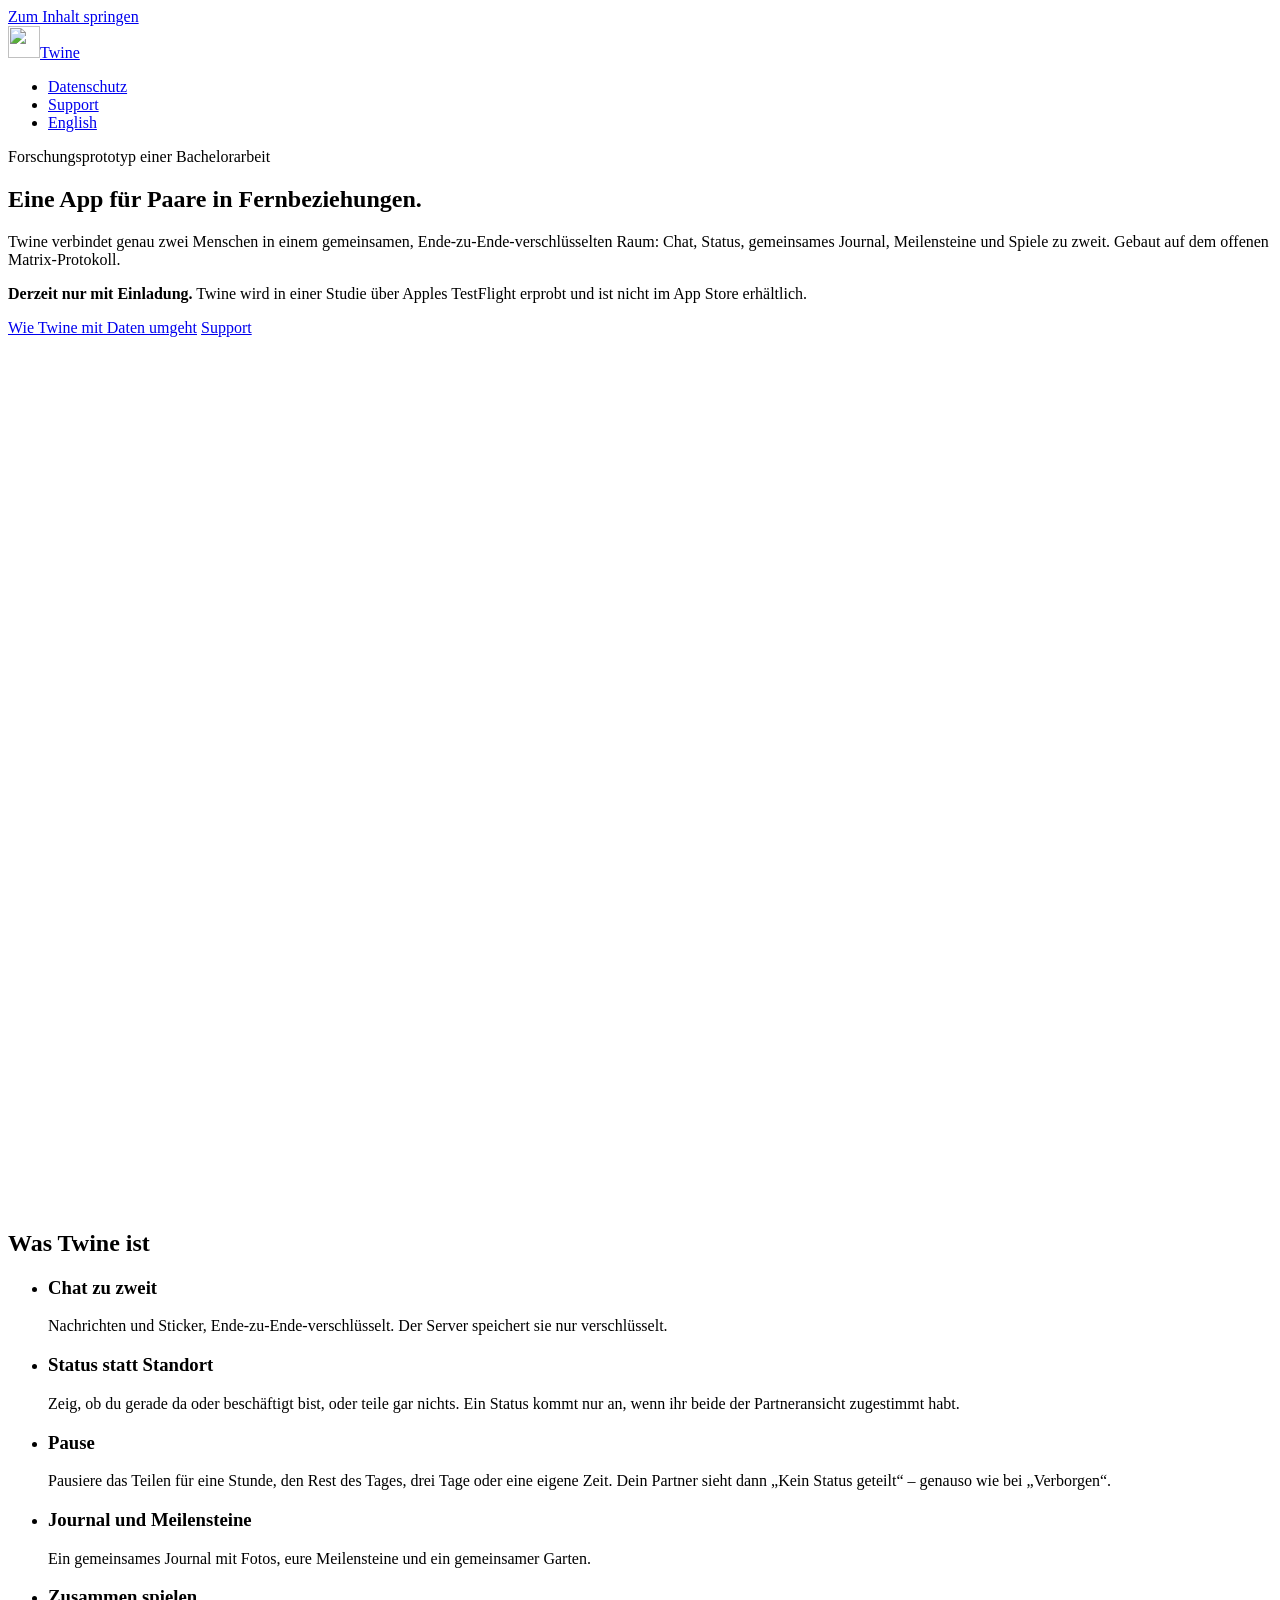
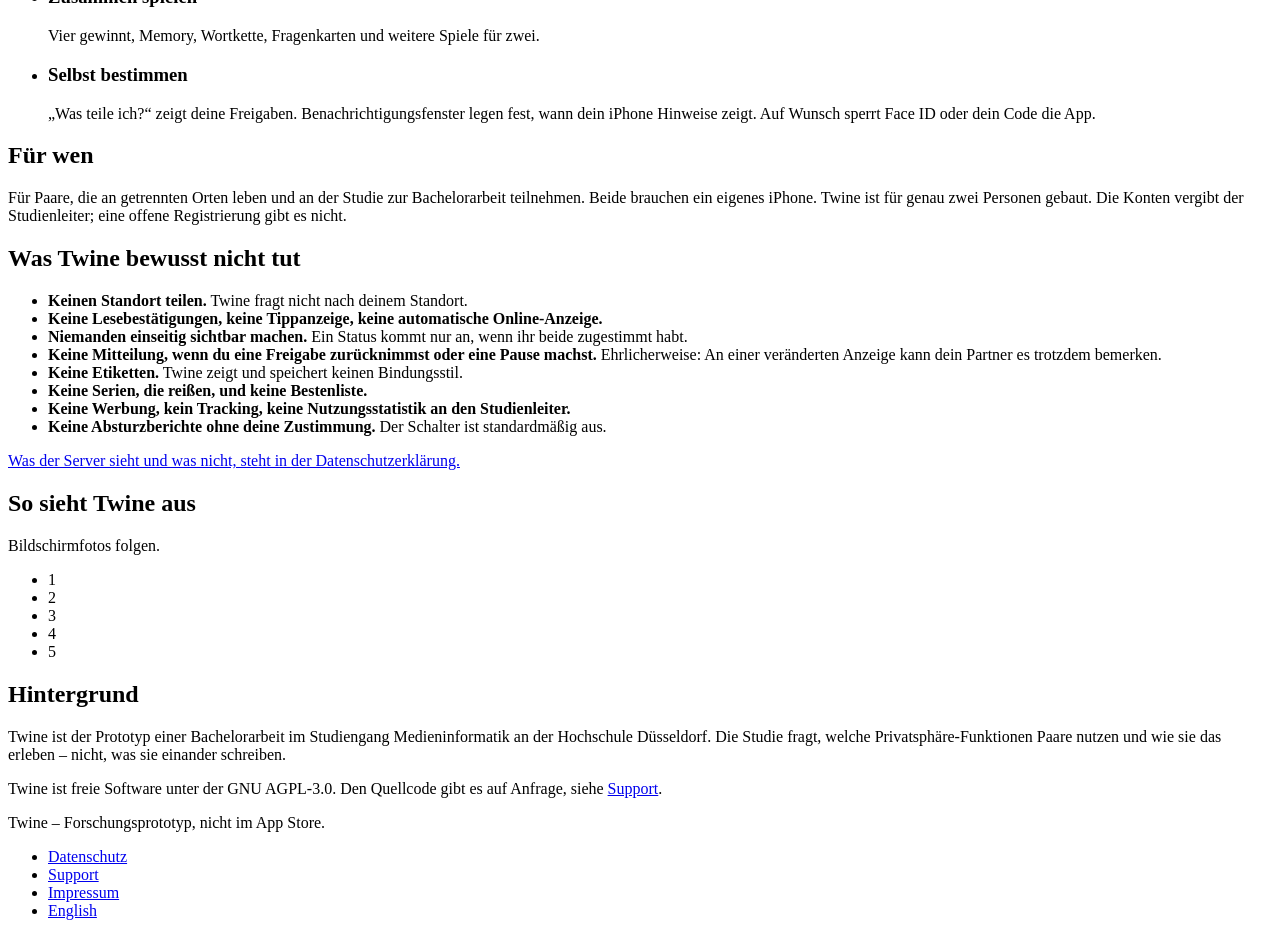
==== index.html @ 1131b086 "Startseite auf Deutsch und Englisch mit Platz für fünf Bildschirmfotos" ====
<!DOCTYPE html>
<html lang="de">
<head>
  <meta charset="utf-8">
  <meta name="viewport" content="width=device-width, initial-scale=1">
  <title>Twine – App für Paare in Fernbeziehungen (Forschungsprototyp)</title>
  <meta name="description" content="Twine ist ein Forschungsprototyp aus einer Bachelorarbeit: eine Ende-zu-Ende-verschlüsselte App für Paare in Fernbeziehungen. Zugang derzeit nur mit Einladung über TestFlight.">
  <meta name="theme-color" content="#FAF6F0" media="(prefers-color-scheme: light)">
  <meta name="theme-color" content="#14131A" media="(prefers-color-scheme: dark)">
  <link rel="canonical" href="https://twine.devsalah.com/">
  <link rel="alternate" hreflang="de" href="https://twine.devsalah.com/">
  <link rel="alternate" hreflang="en" href="https://twine.devsalah.com/en/">
  <link rel="icon" href="/favicon.svg" type="image/svg+xml">
  <link rel="stylesheet" href="/style.css">
</head>
<body>
<a class="skip" href="#inhalt">Zum Inhalt springen</a>
<header class="site-head">
  <div class="wrap bar">
    <a class="brand" href="/"><img src="/bilder/symbol-platzhalter.svg" alt="" width="32" height="32">Twine</a>
    <nav class="nav" aria-label="Hauptnavigation">
      <ul>
        <li><a href="/datenschutz/">Datenschutz</a></li>
        <li><a href="/support/">Support</a></li>
        <li><a href="/en/" lang="en" hreflang="en">English</a></li>
      </ul>
    </nav>
  </div>
</header>

<main id="inhalt">
  <section class="hero">
    <div class="wrap hero-grid">
      <div>
        <p class="kicker">Forschungsprototyp einer Bachelorarbeit</p>
        <h1>Eine App für Paare in Fernbeziehungen.</h1>
        <p class="lead">Twine verbindet genau zwei Menschen in einem gemeinsamen, Ende-zu-Ende-verschlüsselten Raum: Chat, Status, gemeinsames Journal, Meilensteine und Spiele zu zweit. Gebaut auf dem offenen Matrix-Protokoll.</p>
        <div class="status">
          <p><strong>Derzeit nur mit Einladung.</strong> Twine wird in einer Studie über Apples TestFlight erprobt und ist nicht im App Store erhältlich.</p>
        </div>
        <div class="actions">
          <a class="btn btn-primary" href="/datenschutz/">Wie Twine mit Daten umgeht</a>
          <a class="btn" href="/support/">Support</a>
        </div>
      </div>
      <svg class="threads" viewBox="0 0 320 220" aria-hidden="true" focusable="false">
        <path d="M10 150 C 70 20, 130 20, 160 110 S 250 200, 310 70" fill="none" stroke="var(--accent)" stroke-width="5" stroke-linecap="round"/>
        <path d="M10 70 C 70 200, 130 200, 160 110 S 250 20, 310 150" fill="none" stroke="var(--rose)" stroke-width="5" stroke-linecap="round"/>
      </svg>
    </div>
  </section>

  <section aria-labelledby="was">
    <div class="wrap">
      <h2 id="was">Was Twine ist</h2>
      <ul class="cards">
        <li class="card">
          <h3>Chat zu zweit</h3>
          <p>Nachrichten und Sticker, Ende-zu-Ende-verschlüsselt. Der Server speichert sie nur verschlüsselt.</p>
        </li>
        <li class="card">
          <h3>Status statt Standort</h3>
          <p>Zeig, ob du gerade da oder beschäftigt bist, oder teile gar nichts. Ein Status kommt nur an, wenn ihr beide der Partneransicht zugestimmt habt.</p>
        </li>
        <li class="card">
          <h3>Pause</h3>
          <p>Pausiere das Teilen für eine Stunde, den Rest des Tages, drei Tage oder eine eigene Zeit. Dein Partner sieht dann „Kein Status geteilt“ – genauso wie bei „Verborgen“.</p>
        </li>
        <li class="card">
          <h3>Journal und Meilensteine</h3>
          <p>Ein gemeinsames Journal mit Fotos, eure Meilensteine und ein gemeinsamer Garten.</p>
        </li>
        <li class="card">
          <h3>Zusammen spielen</h3>
          <p>Vier gewinnt, Memory, Wortkette, Fragenkarten und weitere Spiele für zwei.</p>
        </li>
        <li class="card">
          <h3>Selbst bestimmen</h3>
          <p>„Was teile ich?“ zeigt deine Freigaben. Benachrichtigungsfenster legen fest, wann dein iPhone Hinweise zeigt. Auf Wunsch sperrt Face ID oder dein Code die App.</p>
        </li>
      </ul>
    </div>
  </section>

  <section aria-labelledby="wer">
    <div class="wrap prose">
      <h2 id="wer">Für wen</h2>
      <p>Für Paare, die an getrennten Orten leben und an der Studie zur Bachelorarbeit teilnehmen. Beide brauchen ein eigenes iPhone. Twine ist für genau zwei Personen gebaut. Die Konten vergibt der Studienleiter; eine offene Registrierung gibt es nicht.</p>
    </div>
  </section>

  <section aria-labelledby="nicht">
    <div class="wrap prose">
      <h2 id="nicht">Was Twine bewusst nicht tut</h2>
      <ul class="nots">
        <li><strong>Keinen Standort teilen.</strong> Twine fragt nicht nach deinem Standort.</li>
        <li><strong>Keine Lesebestätigungen, keine Tippanzeige, keine automatische Online-Anzeige.</strong></li>
        <li><strong>Niemanden einseitig sichtbar machen.</strong> Ein Status kommt nur an, wenn ihr beide zugestimmt habt.</li>
        <li><strong>Keine Mitteilung, wenn du eine Freigabe zurücknimmst oder eine Pause machst.</strong> Ehrlicherweise: An einer veränderten Anzeige kann dein Partner es trotzdem bemerken.</li>
        <li><strong>Keine Etiketten.</strong> Twine zeigt und speichert keinen Bindungsstil.</li>
        <li><strong>Keine Serien, die reißen, und keine Bestenliste.</strong></li>
        <li><strong>Keine Werbung, kein Tracking, keine Nutzungsstatistik an den Studienleiter.</strong></li>
        <li><strong>Keine Absturzberichte ohne deine Zustimmung.</strong> Der Schalter ist standardmäßig aus.</li>
      </ul>
      <p><a href="/datenschutz/">Was der Server sieht und was nicht, steht in der Datenschutzerklärung.</a></p>
    </div>
  </section>

  <section aria-labelledby="bilder">
    <div class="wrap">
      <h2 id="bilder">So sieht Twine aus</h2>
      <p class="note">Bildschirmfotos folgen.</p>
      <!-- Platzhalter: je <li> ersetzen durch
           <img src="/bilder/de-DE/01.png" width="1206" height="2622" alt="…" loading="lazy">
           (Quelle: twine-worktrees/w6-screens/store/iphone/de-DE/) -->
      <ul class="shots" aria-hidden="true">
        <li><div class="shot">1</div></li>
        <li><div class="shot">2</div></li>
        <li><div class="shot">3</div></li>
        <li><div class="shot">4</div></li>
        <li><div class="shot">5</div></li>
      </ul>
    </div>
  </section>

  <section aria-labelledby="hintergrund">
    <div class="wrap prose">
      <h2 id="hintergrund">Hintergrund</h2>
      <p>Twine ist der Prototyp einer Bachelorarbeit im Studiengang Medieninformatik an der Hochschule Düsseldorf. Die Studie fragt, welche Privatsphäre-Funktionen Paare nutzen und wie sie das erleben – nicht, was sie einander schreiben.</p>
      <p>Twine ist freie Software unter der <span class="nobr">GNU AGPL-3.0</span>. Den Quellcode gibt es auf Anfrage, siehe <a href="/support/#quellcode">Support</a>.</p>
    </div>
  </section>
</main>

<footer class="site-foot">
  <div class="wrap">
    <p>Twine – Forschungsprototyp, nicht im App Store.</p>
    <ul>
      <li><a href="/datenschutz/">Datenschutz</a></li>
      <li><a href="/support/">Support</a></li>
      <li><a href="/impressum/">Impressum</a></li>
      <li><a href="/en/" lang="en" hreflang="en">English</a></li>
    </ul>
  </div>
</footer>
</body>
</html>
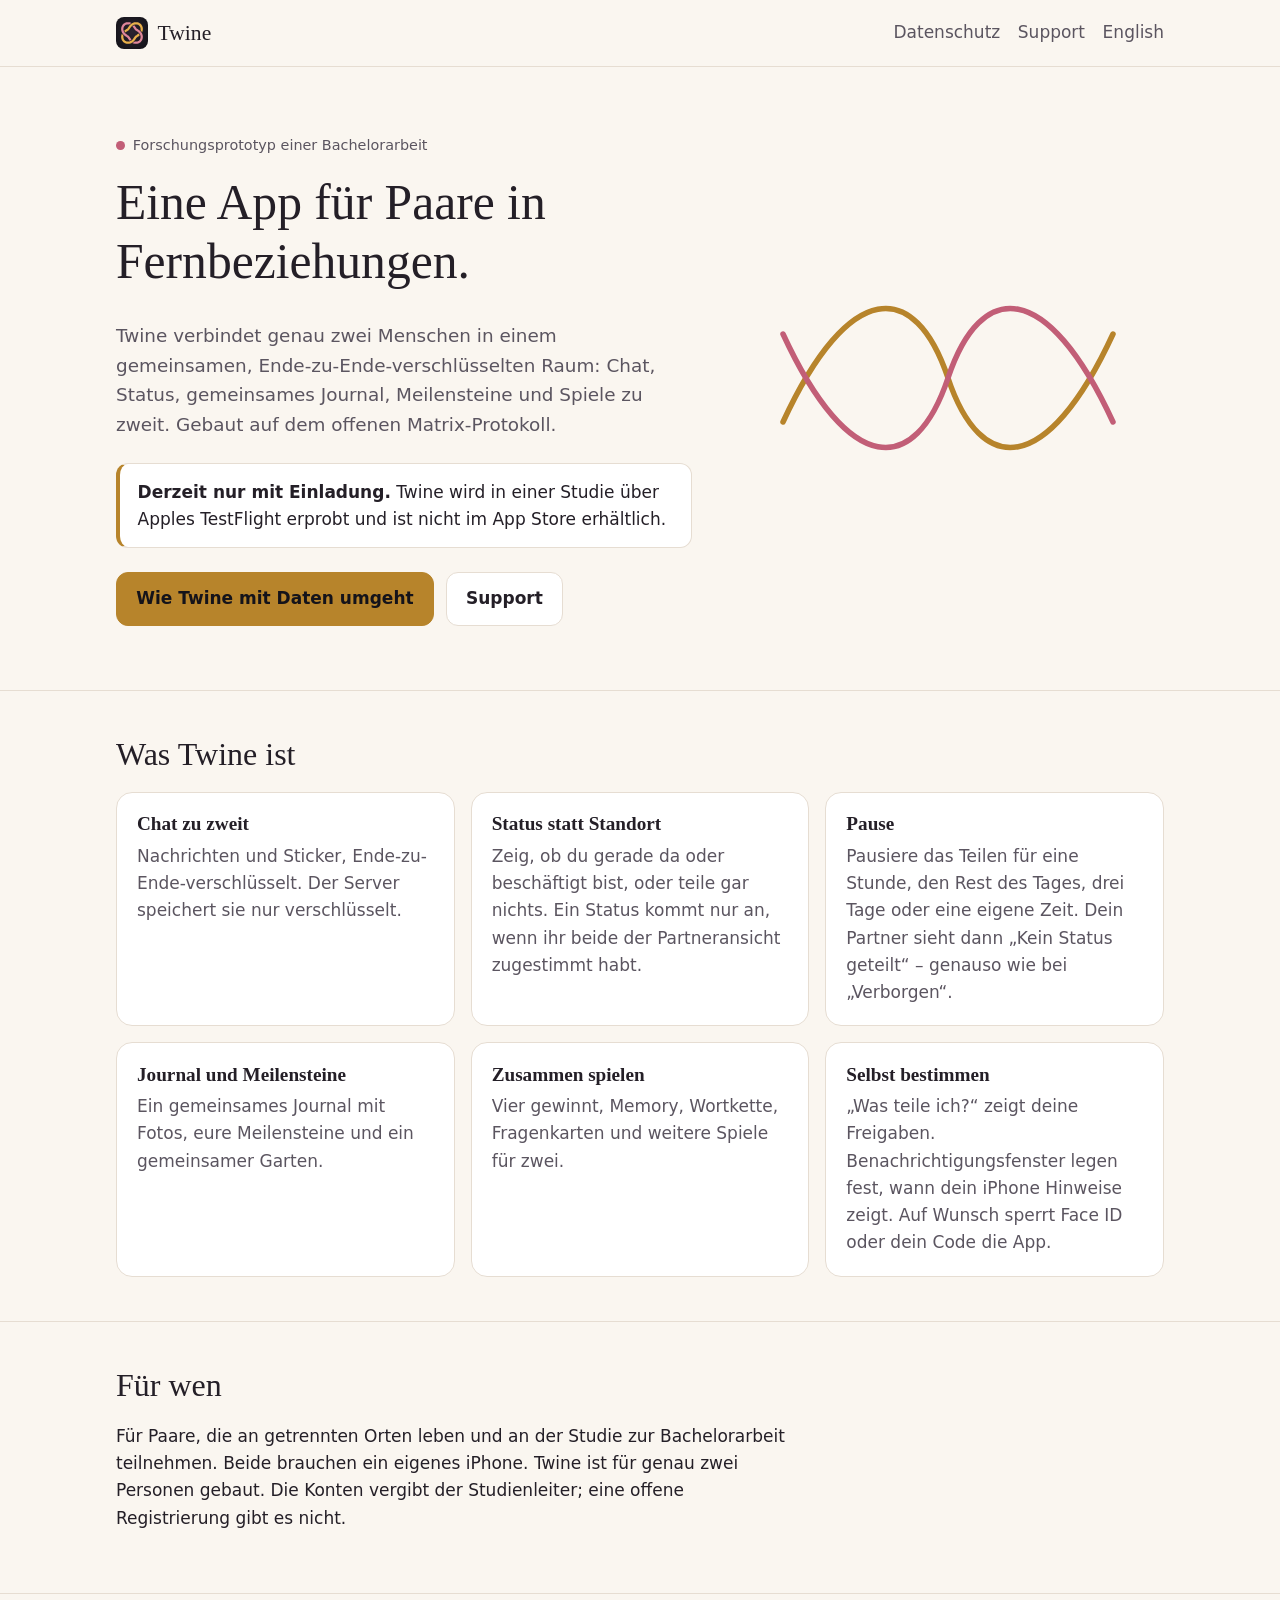
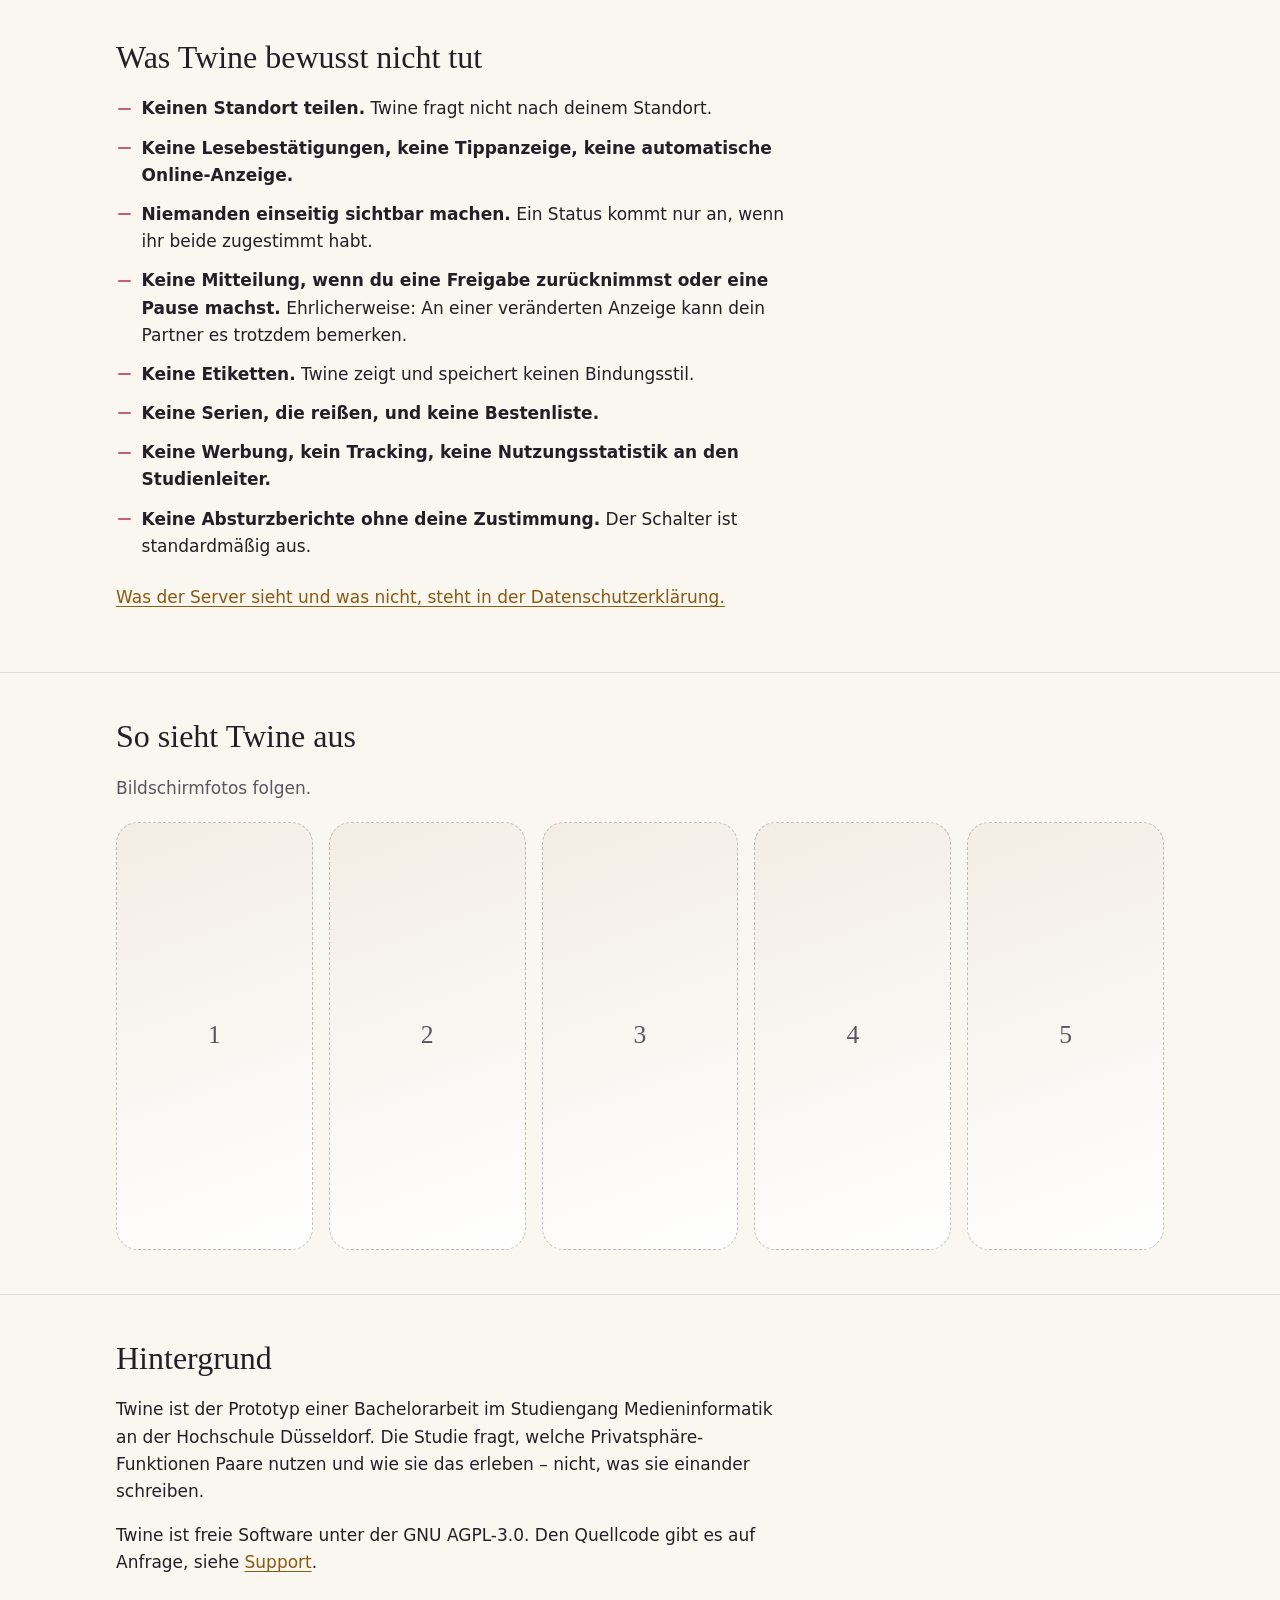
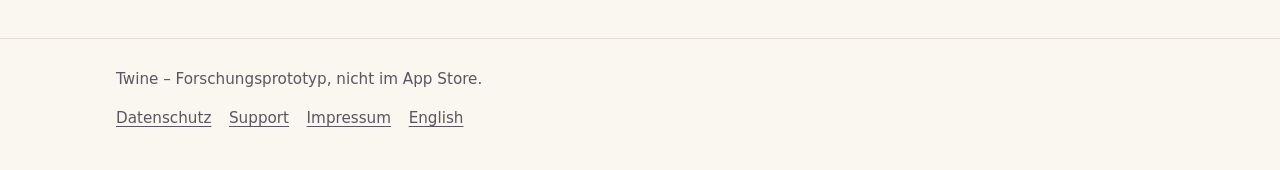
==== commit 26ff4241: "App-Symbol (zwei Schlaufen) statt Platzhalter in Kopfzeile und Favicon" ====
--- a/index.html
+++ b/index.html
@@ -17,7 +17,7 @@
 <a class="skip" href="#inhalt">Zum Inhalt springen</a>
 <header class="site-head">
   <div class="wrap bar">
-    <a class="brand" href="/"><img src="/bilder/symbol-platzhalter.svg" alt="" width="32" height="32">Twine</a>
+    <a class="brand" href="/"><img src="/bilder/symbol.svg" alt="" width="32" height="32">Twine</a>
     <nav class="nav" aria-label="Hauptnavigation">
       <ul>
         <li><a href="/datenschutz/">Datenschutz</a></li>
--- a/style.css
+++ b/style.css
@@ -0,0 +1,206 @@
+/* Twine – statische Website. Farben aus dem App-Theme (twine/lib/app/theme/twine_colors.dart).
+   Keine fremden Schriften: Systemschriften, Serifen für Überschriften wie Newsreader in der App. */
+
+:root {
+  color-scheme: light dark;
+  --bg: #FAF6F0;          /* groundLight */
+  --surface: #FFFFFF;     /* surfaceLight */
+  --raised: #F3EDE4;      /* surfaceRaisedLight */
+  --border: #E6DDD2;      /* borderLight */
+  --text: #241F27;        /* textPrimaryLight */
+  --text-2: #5B5560;      /* textSecondaryLight */
+  --accent: #B7842B;      /* amberLight – nur Flächen und Linien, nicht für Fließtext */
+  --rose: #C25E77;        /* roseLight – nur Flächen und Linien */
+  --link: #8A5A12;        /* dunkleres Amber, 5,5:1 auf --bg */
+  --on-accent: #14131A;   /* ground auf Amber */
+  --focus: #8A5A12;
+  --serif: ui-serif, "New York", "Iowan Old Style", Georgia, "Times New Roman", serif;
+  --sans: system-ui, -apple-system, "Segoe UI", Roboto, "Helvetica Neue", Arial, sans-serif;
+  --radius: 16px;
+  --wrap: 68rem;
+  --text-wrap: 42rem;
+}
+
+@media (prefers-color-scheme: dark) {
+  :root {
+    --bg: #14131A;        /* ground */
+    --surface: #1E1C25;   /* surfaceDark */
+    --raised: #26232F;    /* surfaceRaised */
+    --border: #322E3B;    /* border */
+    --text: #F5EEE6;      /* textPrimary */
+    --text-2: #B9B1AC;    /* textSecondary */
+    --accent: #E8B04B;    /* amber */
+    --rose: #E0879B;      /* rose */
+    --link: #E8B04B;
+    --on-accent: #14131A;
+    --focus: #E8B04B;
+  }
+}
+
+*, *::before, *::after { box-sizing: border-box; }
+
+html { -webkit-text-size-adjust: 100%; text-size-adjust: 100%; }
+
+body {
+  margin: 0;
+  background: var(--bg);
+  color: var(--text);
+  font-family: var(--sans);
+  font-size: 1.0625rem;
+  line-height: 1.6;
+}
+
+img { max-width: 100%; height: auto; display: block; }
+
+a { color: var(--link); text-decoration-thickness: 1px; text-underline-offset: 0.18em; }
+a:hover { text-decoration-thickness: 2px; }
+
+:focus-visible {
+  outline: 3px solid var(--focus);
+  outline-offset: 3px;
+  border-radius: 4px;
+}
+
+h1, h2, h3 {
+  font-family: var(--serif);
+  font-weight: 500;
+  line-height: 1.2;
+  letter-spacing: 0;
+  margin: 0 0 0.6em;
+}
+h1 { font-size: clamp(2rem, 7vw, 3.1rem); }
+h2 { font-size: clamp(1.5rem, 4.6vw, 2rem); }
+h3 { font-size: 1.2rem; font-weight: 600; }
+
+p, ul, ol { margin: 0 0 1em; }
+
+.wrap { width: 100%; max-width: var(--wrap); margin: 0 auto; padding: 0 1.25rem; }
+.prose > * { max-width: var(--text-wrap); }
+.nobr { white-space: nowrap; }
+
+/* Sprunglink für Tastatur */
+.skip {
+  position: absolute; left: 1rem; top: -4rem;
+  background: var(--surface); color: var(--text);
+  padding: 0.6rem 1rem; border-radius: 10px; border: 1px solid var(--border);
+  z-index: 10;
+}
+.skip:focus { top: 1rem; }
+
+/* Kopfzeile */
+.site-head { border-bottom: 1px solid var(--border); }
+.bar {
+  display: flex; flex-wrap: wrap; align-items: center; justify-content: space-between;
+  gap: 0.5rem 1.5rem; padding-top: 0.85rem; padding-bottom: 0.85rem;
+}
+.brand {
+  display: inline-flex; align-items: center; gap: 0.6rem;
+  font-family: var(--serif); font-size: 1.35rem; color: var(--text); text-decoration: none;
+}
+.brand img { width: 32px; height: 32px; border-radius: 8px; }
+.nav ul { list-style: none; margin: 0; padding: 0; display: flex; flex-wrap: wrap; gap: 0.25rem 1.1rem; }
+.nav a { color: var(--text-2); text-decoration: none; padding: 0.35rem 0; display: inline-block; }
+.nav a:hover, .nav a[aria-current="page"] { color: var(--text); text-decoration: underline; text-underline-offset: 0.3em; }
+
+main { display: block; }
+section { padding: 2.75rem 0; }
+section + section { border-top: 1px solid var(--border); }
+
+/* Startbereich */
+.hero { padding: 2.5rem 0 2.75rem; }
+.hero-grid { display: grid; gap: 2rem; align-items: center; }
+.kicker {
+  font-size: 0.9rem; color: var(--text-2); margin-bottom: 1rem;
+  display: inline-flex; align-items: center; gap: 0.5rem;
+}
+.kicker::before { content: ""; width: 0.55rem; height: 0.55rem; border-radius: 50%; background: var(--rose); flex: none; }
+.lead { font-size: 1.15rem; color: var(--text-2); max-width: 36rem; }
+.hero-icon { width: 88px; height: 88px; border-radius: 20px; margin-bottom: 1.25rem; }
+.threads { width: 100%; max-width: 13rem; height: auto; justify-self: start; }
+
+.status {
+  background: var(--surface); border: 1px solid var(--border); border-left: 4px solid var(--accent);
+  border-radius: 12px; padding: 0.9rem 1.1rem; margin: 1.5rem 0; max-width: 36rem;
+}
+.status p { margin: 0; }
+
+.actions { display: flex; flex-wrap: wrap; gap: 0.75rem; margin-top: 1.5rem; }
+.btn {
+  display: inline-block; padding: 0.75rem 1.2rem; border-radius: 12px; font-weight: 600;
+  text-decoration: none; border: 1px solid var(--border); color: var(--text); background: var(--surface);
+}
+.btn:hover { background: var(--raised); }
+.btn-primary { background: var(--accent); color: var(--on-accent); border-color: var(--accent); }
+.btn-primary:hover { background: var(--accent); filter: brightness(1.06); }
+
+/* Funktionskarten */
+.cards { list-style: none; padding: 0; margin: 0; display: grid; gap: 1rem; }
+.card {
+  background: var(--surface); border: 1px solid var(--border); border-radius: var(--radius);
+  padding: 1.2rem 1.25rem;
+}
+.card h3 { margin-bottom: 0.4em; }
+.card p { margin: 0; color: var(--text-2); }
+
+/* Liste "bewusst nicht" */
+.nots { list-style: none; padding: 0; margin: 0 0 1.5rem; display: grid; gap: 0.75rem; }
+.nots li { position: relative; padding-left: 1.6rem; }
+.nots li::before {
+  content: ""; position: absolute; left: 0.15rem; top: 0.72em; width: 0.8rem; height: 2px;
+  background: var(--rose); border-radius: 2px;
+}
+.nots strong { font-weight: 600; }
+
+/* Bildschirmfotos (Seitenverhältnis der Store-Bilder 1206 × 2622) */
+.shots { list-style: none; padding: 0; margin: 1.25rem 0 0; display: grid; gap: 1rem;
+  grid-template-columns: repeat(2, minmax(0, 1fr)); }
+.shots img, .shot { width: 100%; aspect-ratio: 1206 / 2622; border-radius: 22px; }
+.shot {
+  display: flex; align-items: center; justify-content: center;
+  border: 1.5px dashed color-mix(in srgb, var(--text-2) 35%, transparent);
+  background: linear-gradient(160deg, var(--raised), var(--surface));
+  color: var(--text-2); font-family: var(--serif); font-size: 1.6rem;
+}
+.note { color: var(--text-2); }
+
+/* Textseiten */
+.page { padding: 2.5rem 0 3rem; }
+.page h2 { margin-top: 2.2rem; font-size: clamp(1.35rem, 4.2vw, 1.7rem); }
+.page h3 { margin-top: 1.6rem; }
+.page li { margin-bottom: 0.45em; }
+.page ul, .page ol { padding-left: 1.25rem; }
+.updated { color: var(--text-2); font-size: 0.95rem; }
+.box {
+  background: var(--surface); border: 1px solid var(--border); border-radius: var(--radius);
+  padding: 1.1rem 1.25rem; margin: 1.5rem 0;
+}
+.box > :last-child { margin-bottom: 0; }
+.limit { border-left: 4px solid var(--rose); }
+address { font-style: normal; margin: 0 0 1em; }
+.toc { padding-left: 1.2rem; }
+dl.facts { display: grid; grid-template-columns: max-content 1fr; gap: 0.35rem 1rem; margin: 0; }
+dl.facts dt { color: var(--text-2); }
+dl.facts dd { margin: 0; }
+
+/* Fußzeile */
+.site-foot { border-top: 1px solid var(--border); padding: 1.75rem 0 2.5rem; color: var(--text-2); font-size: 0.95rem; }
+.site-foot ul { list-style: none; margin: 0.5rem 0 0; padding: 0; display: flex; flex-wrap: wrap; gap: 0.25rem 1.1rem; }
+.site-foot a { color: var(--text-2); }
+.site-foot a:hover { color: var(--text); }
+
+@media (min-width: 40rem) {
+  .cards { grid-template-columns: repeat(2, minmax(0, 1fr)); }
+  .shots { grid-template-columns: repeat(3, minmax(0, 1fr)); }
+}
+
+@media (min-width: 60rem) {
+  .hero { padding: 4rem 0; }
+  .hero-grid { grid-template-columns: 1.35fr 1fr; }
+  .threads { max-width: 22rem; justify-self: center; }
+  .cards { grid-template-columns: repeat(3, minmax(0, 1fr)); }
+  .shots { grid-template-columns: repeat(5, minmax(0, 1fr)); }
+}
+
+@media (prefers-reduced-motion: no-preference) {
+  .btn, .nav a { transition: background-color 0.15s ease, color 0.15s ease; }
+}
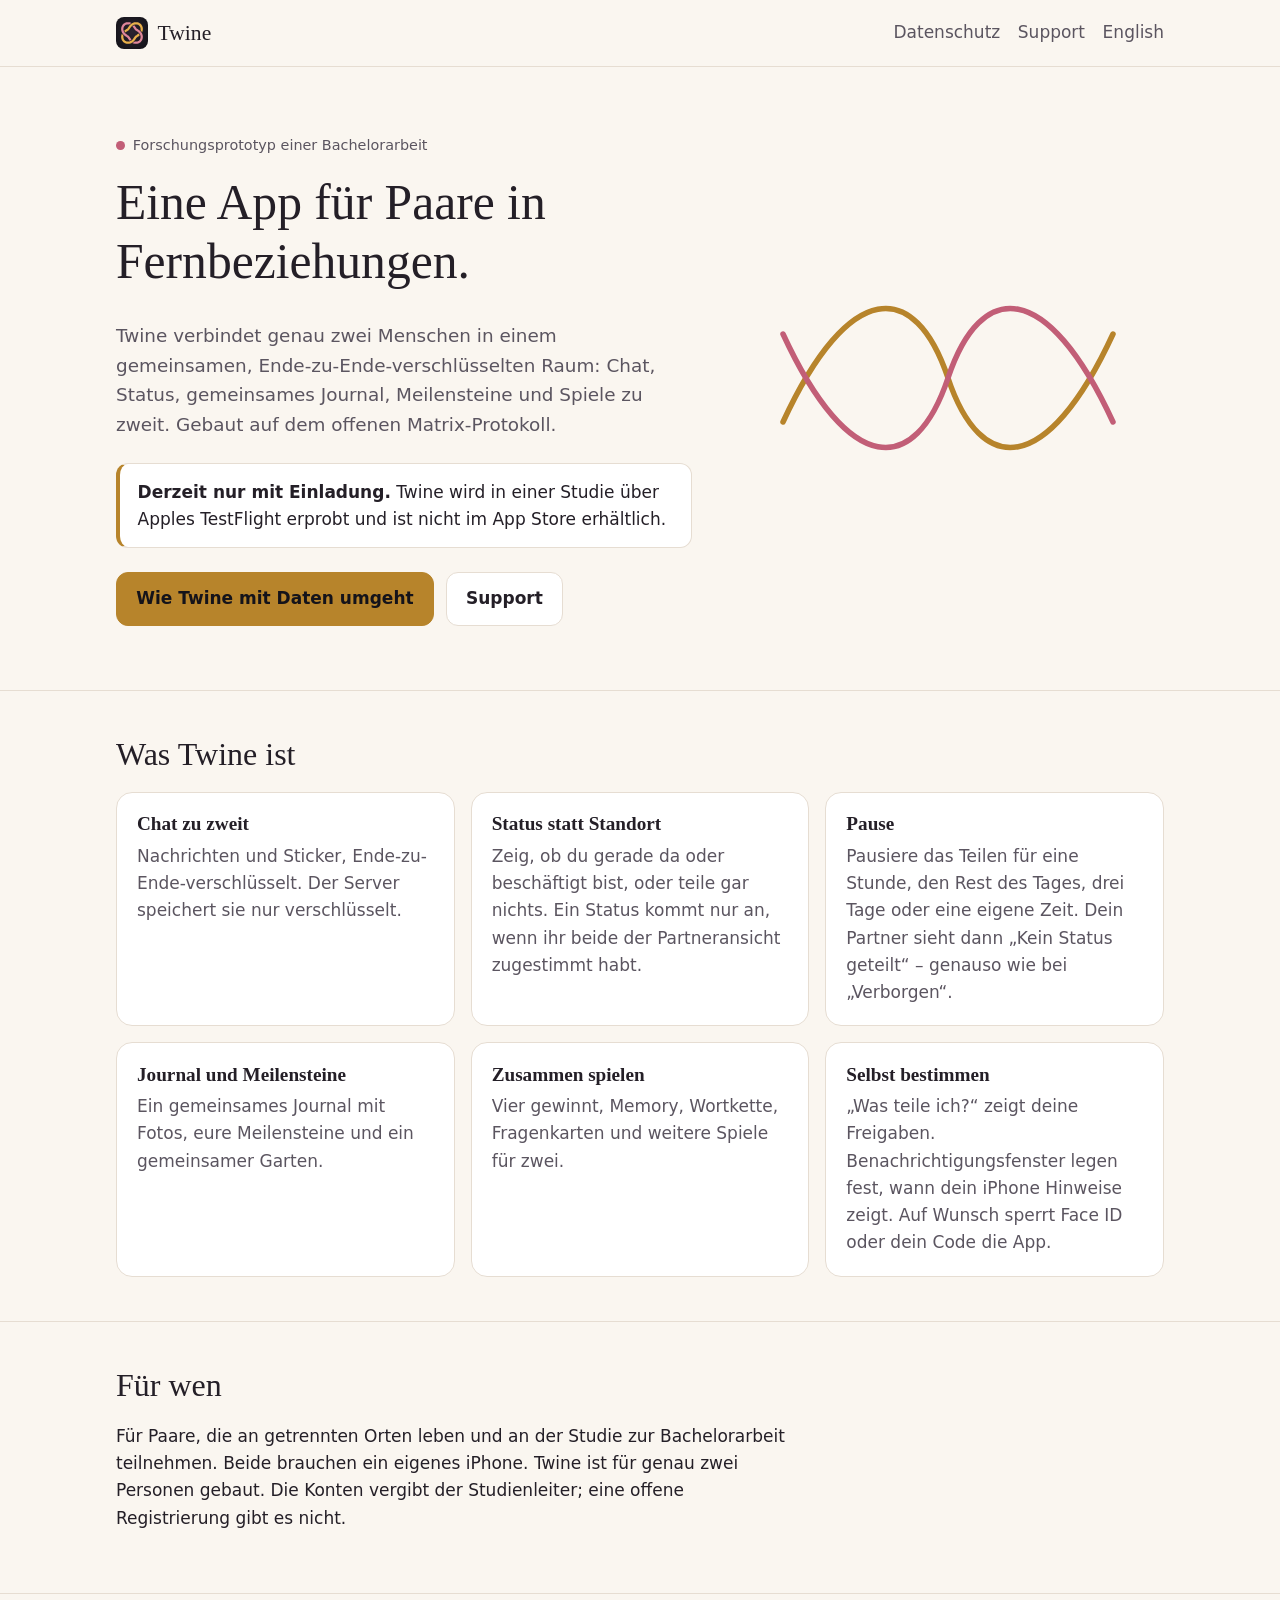
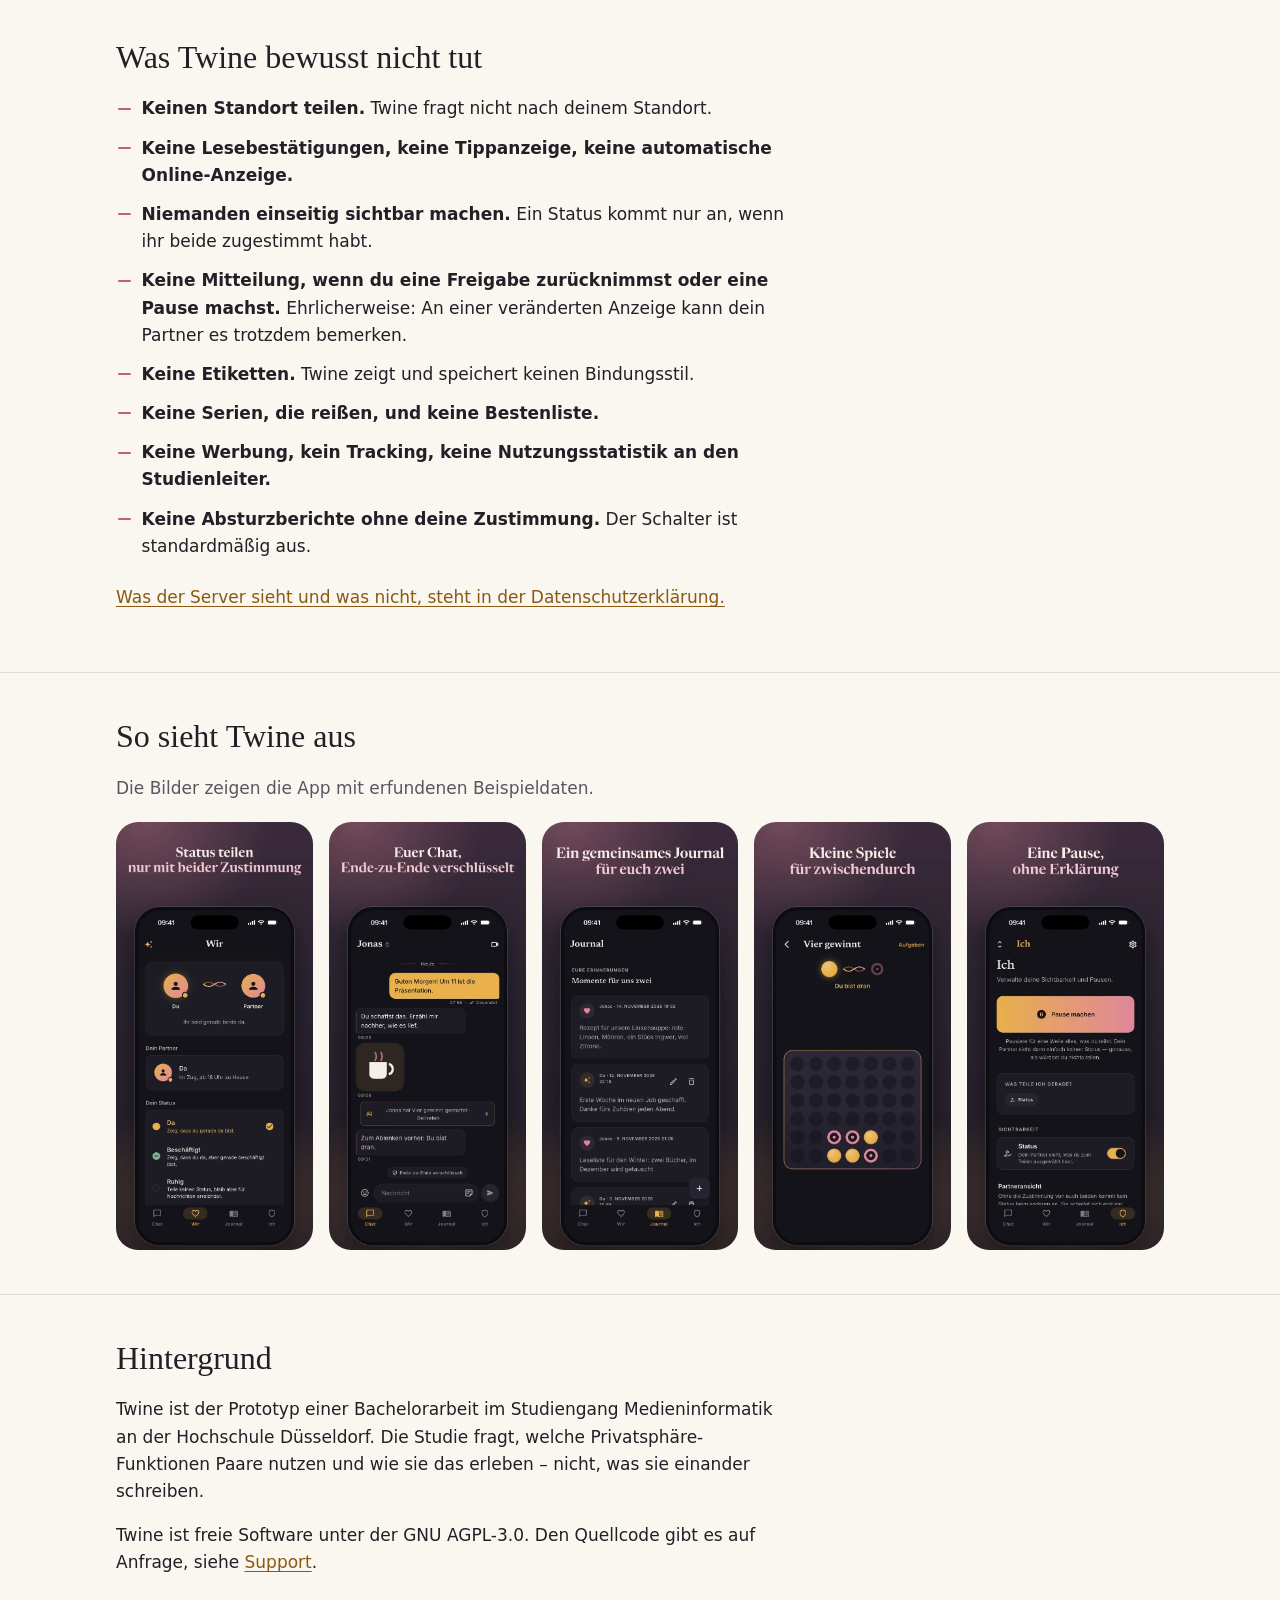
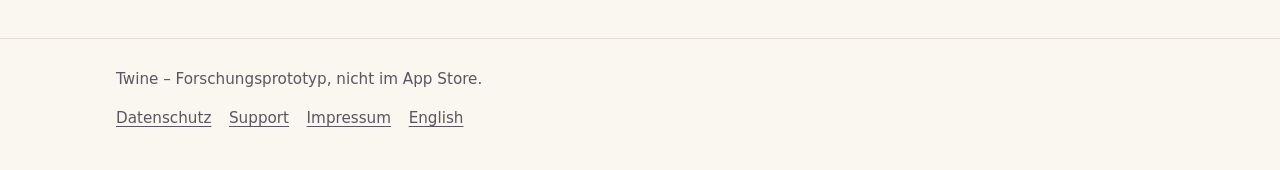
==== commit f19fd69a: "Fünf Bildschirmfotos je Sprache statt Platzhalter auf der Startseite" ====
--- a/index.html
+++ b/index.html
@@ -109,16 +109,13 @@
   <section aria-labelledby="bilder">
     <div class="wrap">
       <h2 id="bilder">So sieht Twine aus</h2>
-      <p class="note">Bildschirmfotos folgen.</p>
-      <!-- Platzhalter: je <li> ersetzen durch
-           <img src="/bilder/de-DE/01.png" width="1206" height="2622" alt="…" loading="lazy">
-           (Quelle: twine-worktrees/w6-screens/store/iphone/de-DE/) -->
-      <ul class="shots" aria-hidden="true">
-        <li><div class="shot">1</div></li>
-        <li><div class="shot">2</div></li>
-        <li><div class="shot">3</div></li>
-        <li><div class="shot">4</div></li>
-        <li><div class="shot">5</div></li>
+      <p class="note">Die Bilder zeigen die App mit erfundenen Beispieldaten.</p>
+      <ul class="shots">
+        <li><img src="/bilder/de-DE/01.webp" width="603" height="1311" alt="Bildschirmfoto: Wir-Ansicht mit dem Status beider Partner und der Auswahl des eigenen Status." loading="lazy"></li>
+        <li><img src="/bilder/de-DE/02.webp" width="603" height="1311" alt="Bildschirmfoto: Chat mit Nachrichten, einem Sticker und einer Spieleinladung, unten der Hinweis „Ende-zu-Ende verschlüsselt“." loading="lazy"></li>
+        <li><img src="/bilder/de-DE/03.webp" width="603" height="1311" alt="Bildschirmfoto: gemeinsames Journal mit Einträgen von beiden." loading="lazy"></li>
+        <li><img src="/bilder/de-DE/04.webp" width="603" height="1311" alt="Bildschirmfoto: das Spiel „Vier gewinnt“ mit sechs gesetzten Steinen." loading="lazy"></li>
+        <li><img src="/bilder/de-DE/05.webp" width="603" height="1311" alt="Bildschirmfoto: Ich-Ansicht mit der Schaltfläche „Pause machen“ und den eigenen Freigaben." loading="lazy"></li>
       </ul>
     </div>
   </section>
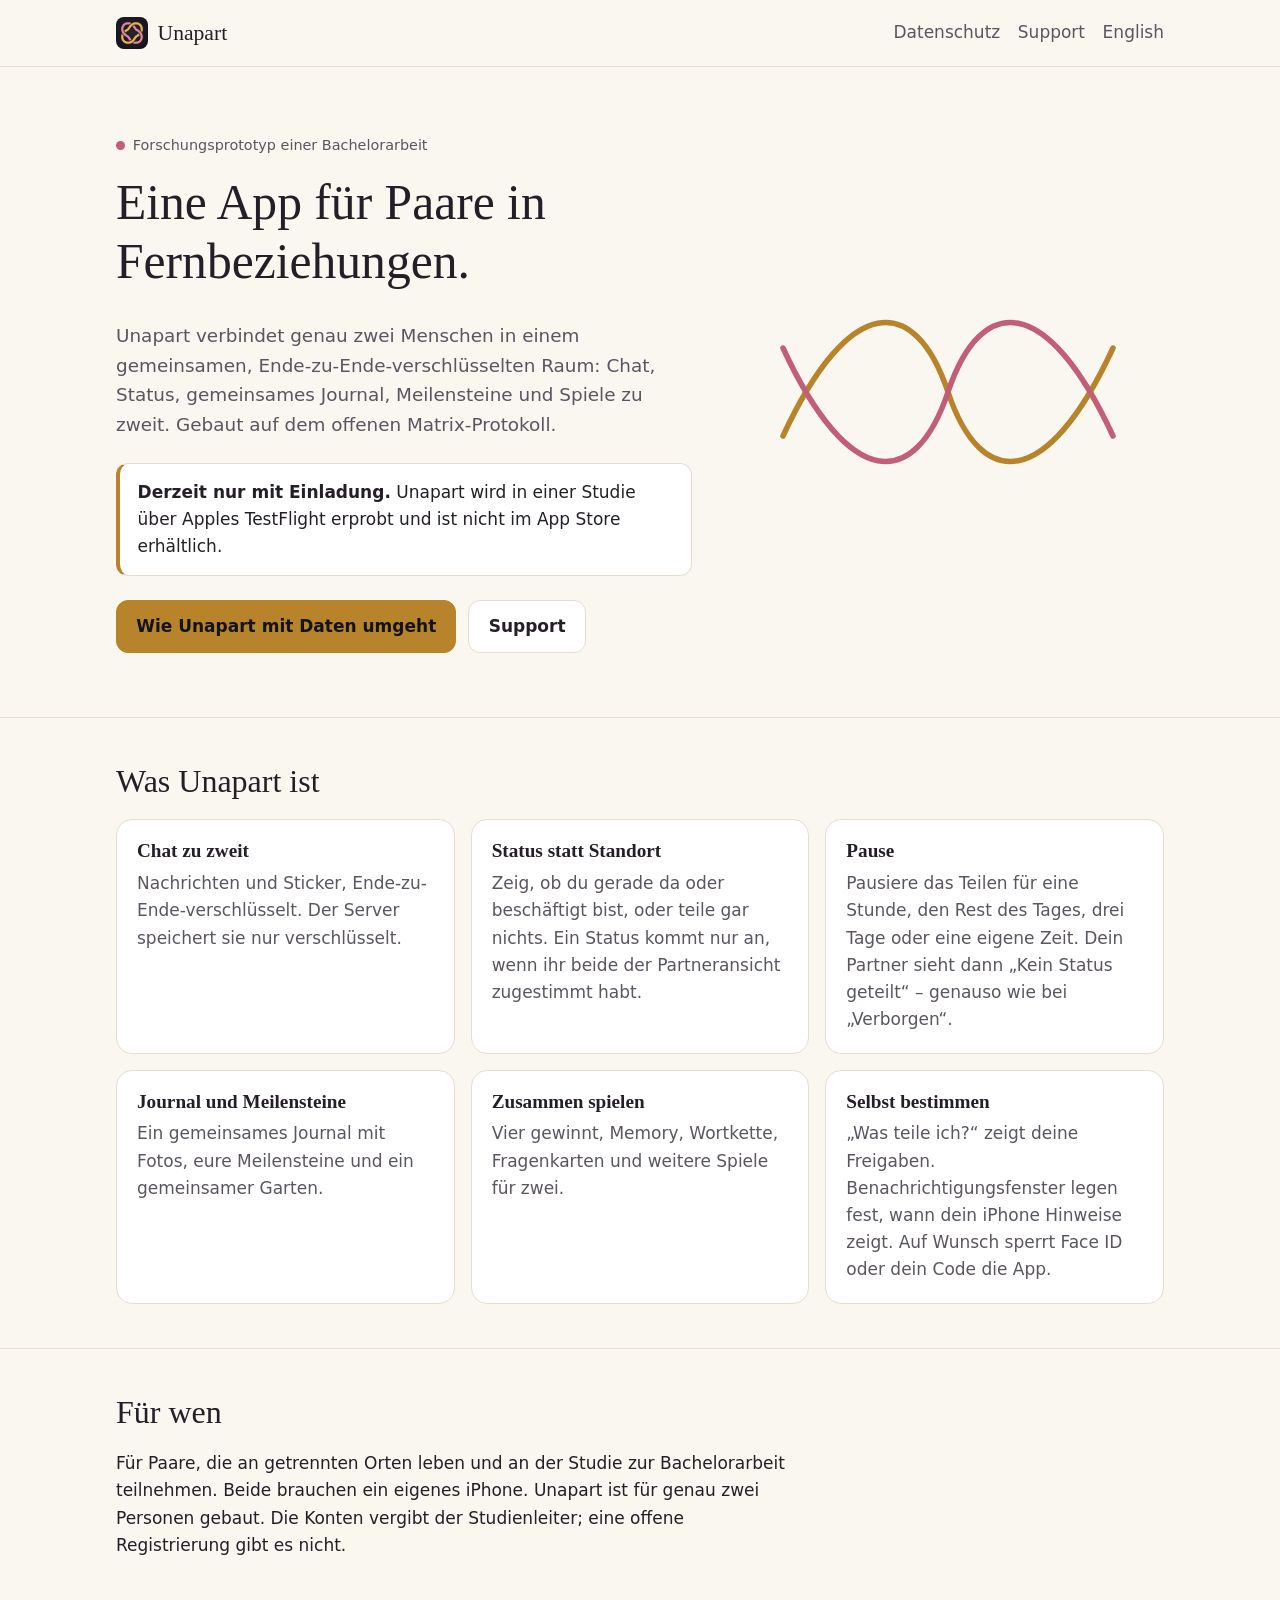
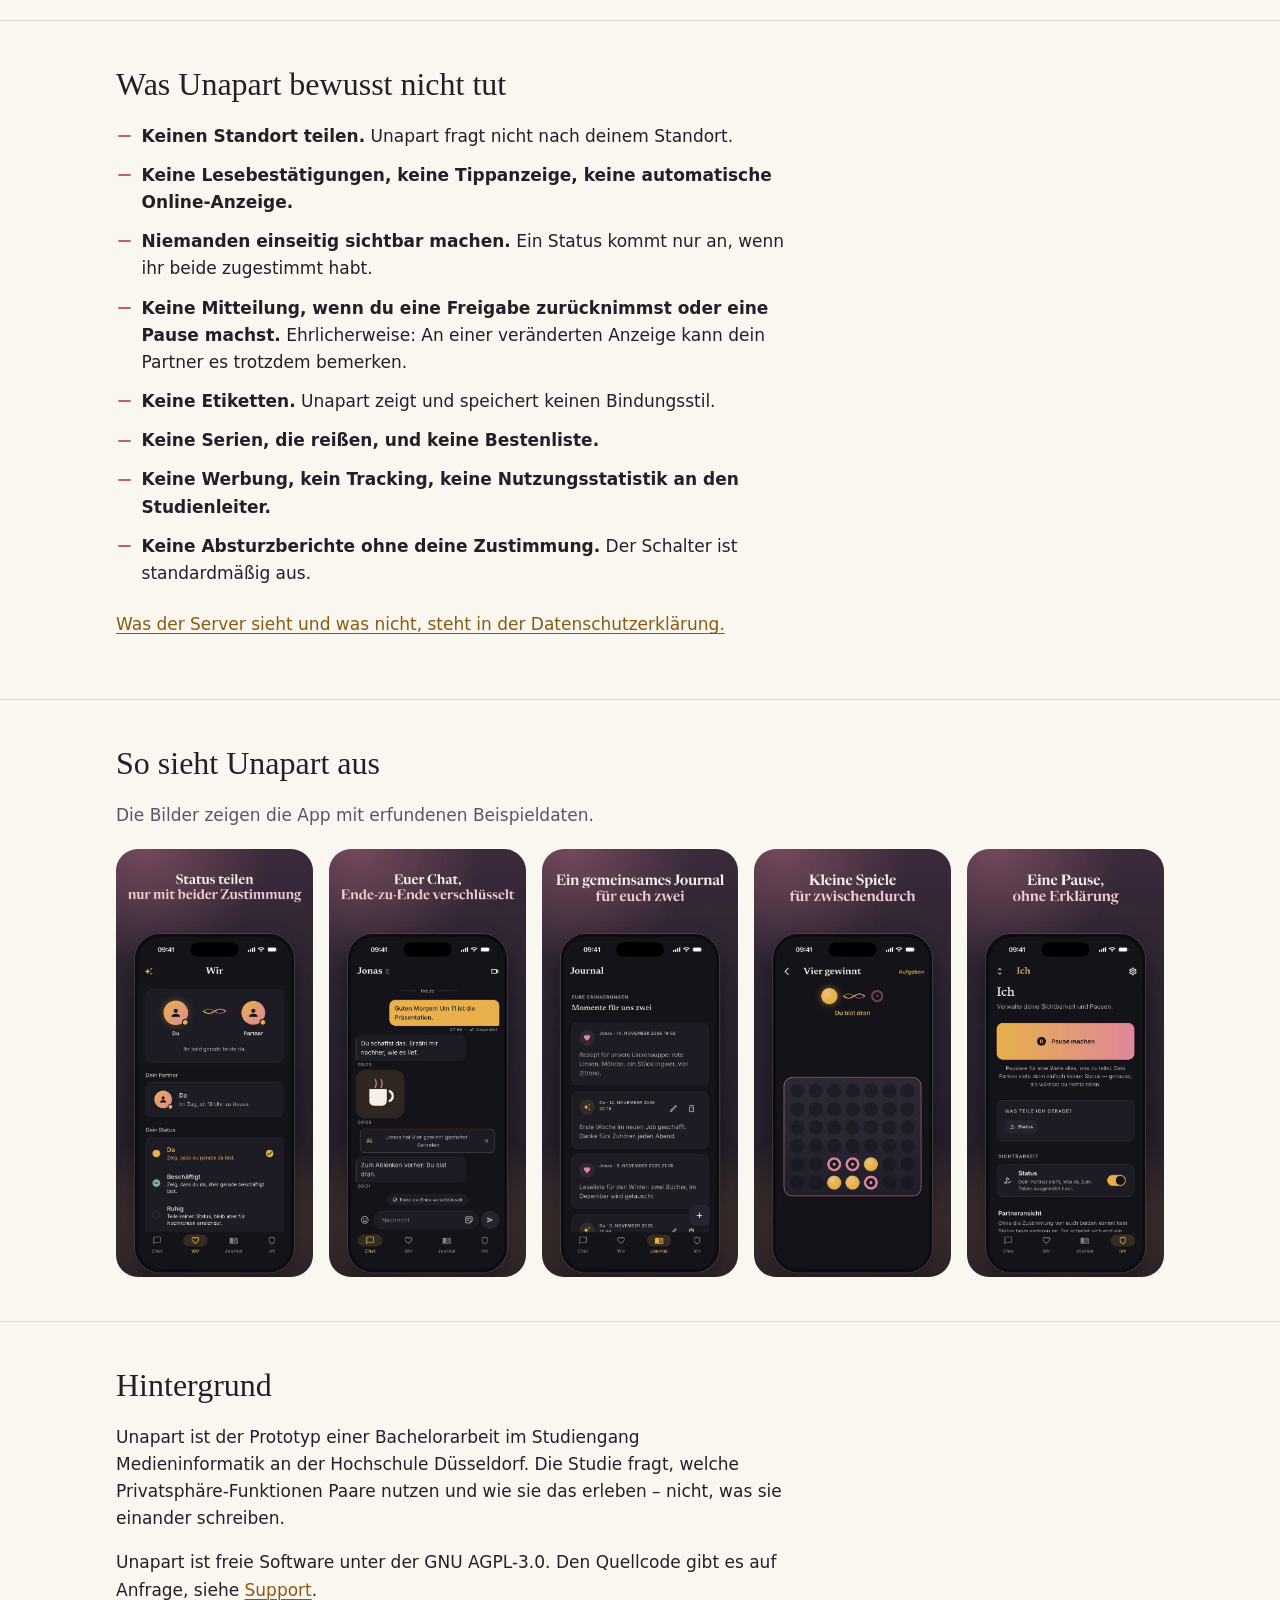
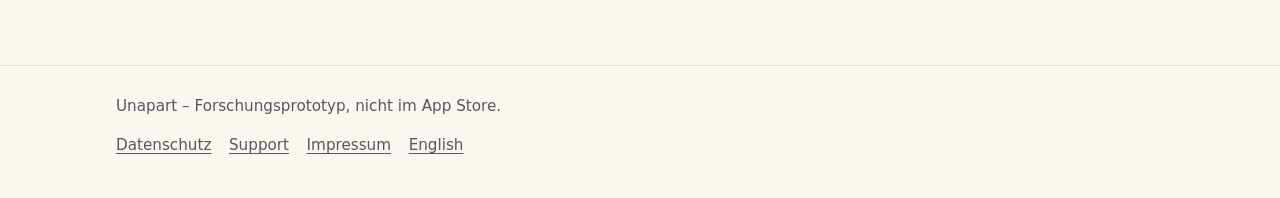
==== commit afa6c369: "Name „Unapart“ auf allen Seiten (DE, EN, 404): Text, Titel, Beschreibung" ====
--- a/index.html
+++ b/index.html
@@ -3,8 +3,8 @@
 <head>
   <meta charset="utf-8">
   <meta name="viewport" content="width=device-width, initial-scale=1">
-  <title>Twine – App für Paare in Fernbeziehungen (Forschungsprototyp)</title>
-  <meta name="description" content="Twine ist ein Forschungsprototyp aus einer Bachelorarbeit: eine Ende-zu-Ende-verschlüsselte App für Paare in Fernbeziehungen. Zugang derzeit nur mit Einladung über TestFlight.">
+  <title>Unapart – App für Paare in Fernbeziehungen (Forschungsprototyp)</title>
+  <meta name="description" content="Unapart ist ein Forschungsprototyp aus einer Bachelorarbeit: eine Ende-zu-Ende-verschlüsselte App für Paare in Fernbeziehungen. Zugang derzeit nur mit Einladung über TestFlight.">
   <meta name="theme-color" content="#FAF6F0" media="(prefers-color-scheme: light)">
   <meta name="theme-color" content="#14131A" media="(prefers-color-scheme: dark)">
   <link rel="canonical" href="https://twine.devsalah.com/">
@@ -17,7 +17,7 @@
 <a class="skip" href="#inhalt">Zum Inhalt springen</a>
 <header class="site-head">
   <div class="wrap bar">
-    <a class="brand" href="/"><img src="/bilder/symbol.svg" alt="" width="32" height="32">Twine</a>
+    <a class="brand" href="/"><img src="/bilder/symbol.svg" alt="" width="32" height="32">Unapart</a>
     <nav class="nav" aria-label="Hauptnavigation">
       <ul>
         <li><a href="/datenschutz/">Datenschutz</a></li>
@@ -34,12 +34,12 @@
       <div>
         <p class="kicker">Forschungsprototyp einer Bachelorarbeit</p>
         <h1>Eine App für Paare in Fernbeziehungen.</h1>
-        <p class="lead">Twine verbindet genau zwei Menschen in einem gemeinsamen, Ende-zu-Ende-verschlüsselten Raum: Chat, Status, gemeinsames Journal, Meilensteine und Spiele zu zweit. Gebaut auf dem offenen Matrix-Protokoll.</p>
+        <p class="lead">Unapart verbindet genau zwei Menschen in einem gemeinsamen, Ende-zu-Ende-verschlüsselten Raum: Chat, Status, gemeinsames Journal, Meilensteine und Spiele zu zweit. Gebaut auf dem offenen Matrix-Protokoll.</p>
         <div class="status">
-          <p><strong>Derzeit nur mit Einladung.</strong> Twine wird in einer Studie über Apples TestFlight erprobt und ist nicht im App Store erhältlich.</p>
+          <p><strong>Derzeit nur mit Einladung.</strong> Unapart wird in einer Studie über Apples TestFlight erprobt und ist nicht im App Store erhältlich.</p>
         </div>
         <div class="actions">
-          <a class="btn btn-primary" href="/datenschutz/">Wie Twine mit Daten umgeht</a>
+          <a class="btn btn-primary" href="/datenschutz/">Wie Unapart mit Daten umgeht</a>
           <a class="btn" href="/support/">Support</a>
         </div>
       </div>
@@ -52,7 +52,7 @@
 
   <section aria-labelledby="was">
     <div class="wrap">
-      <h2 id="was">Was Twine ist</h2>
+      <h2 id="was">Was Unapart ist</h2>
       <ul class="cards">
         <li class="card">
           <h3>Chat zu zweit</h3>
@@ -85,19 +85,19 @@
   <section aria-labelledby="wer">
     <div class="wrap prose">
       <h2 id="wer">Für wen</h2>
-      <p>Für Paare, die an getrennten Orten leben und an der Studie zur Bachelorarbeit teilnehmen. Beide brauchen ein eigenes iPhone. Twine ist für genau zwei Personen gebaut. Die Konten vergibt der Studienleiter; eine offene Registrierung gibt es nicht.</p>
+      <p>Für Paare, die an getrennten Orten leben und an der Studie zur Bachelorarbeit teilnehmen. Beide brauchen ein eigenes iPhone. Unapart ist für genau zwei Personen gebaut. Die Konten vergibt der Studienleiter; eine offene Registrierung gibt es nicht.</p>
     </div>
   </section>
 
   <section aria-labelledby="nicht">
     <div class="wrap prose">
-      <h2 id="nicht">Was Twine bewusst nicht tut</h2>
+      <h2 id="nicht">Was Unapart bewusst nicht tut</h2>
       <ul class="nots">
-        <li><strong>Keinen Standort teilen.</strong> Twine fragt nicht nach deinem Standort.</li>
+        <li><strong>Keinen Standort teilen.</strong> Unapart fragt nicht nach deinem Standort.</li>
         <li><strong>Keine Lesebestätigungen, keine Tippanzeige, keine automatische Online-Anzeige.</strong></li>
         <li><strong>Niemanden einseitig sichtbar machen.</strong> Ein Status kommt nur an, wenn ihr beide zugestimmt habt.</li>
         <li><strong>Keine Mitteilung, wenn du eine Freigabe zurücknimmst oder eine Pause machst.</strong> Ehrlicherweise: An einer veränderten Anzeige kann dein Partner es trotzdem bemerken.</li>
-        <li><strong>Keine Etiketten.</strong> Twine zeigt und speichert keinen Bindungsstil.</li>
+        <li><strong>Keine Etiketten.</strong> Unapart zeigt und speichert keinen Bindungsstil.</li>
         <li><strong>Keine Serien, die reißen, und keine Bestenliste.</strong></li>
         <li><strong>Keine Werbung, kein Tracking, keine Nutzungsstatistik an den Studienleiter.</strong></li>
         <li><strong>Keine Absturzberichte ohne deine Zustimmung.</strong> Der Schalter ist standardmäßig aus.</li>
@@ -108,7 +108,7 @@
 
   <section aria-labelledby="bilder">
     <div class="wrap">
-      <h2 id="bilder">So sieht Twine aus</h2>
+      <h2 id="bilder">So sieht Unapart aus</h2>
       <p class="note">Die Bilder zeigen die App mit erfundenen Beispieldaten.</p>
       <ul class="shots">
         <li><img src="/bilder/de-DE/01.webp" width="603" height="1311" alt="Bildschirmfoto: Wir-Ansicht mit dem Status beider Partner und der Auswahl des eigenen Status." loading="lazy"></li>
@@ -123,15 +123,15 @@
   <section aria-labelledby="hintergrund">
     <div class="wrap prose">
       <h2 id="hintergrund">Hintergrund</h2>
-      <p>Twine ist der Prototyp einer Bachelorarbeit im Studiengang Medieninformatik an der Hochschule Düsseldorf. Die Studie fragt, welche Privatsphäre-Funktionen Paare nutzen und wie sie das erleben – nicht, was sie einander schreiben.</p>
-      <p>Twine ist freie Software unter der <span class="nobr">GNU AGPL-3.0</span>. Den Quellcode gibt es auf Anfrage, siehe <a href="/support/#quellcode">Support</a>.</p>
+      <p>Unapart ist der Prototyp einer Bachelorarbeit im Studiengang Medieninformatik an der Hochschule Düsseldorf. Die Studie fragt, welche Privatsphäre-Funktionen Paare nutzen und wie sie das erleben – nicht, was sie einander schreiben.</p>
+      <p>Unapart ist freie Software unter der <span class="nobr">GNU AGPL-3.0</span>. Den Quellcode gibt es auf Anfrage, siehe <a href="/support/#quellcode">Support</a>.</p>
     </div>
   </section>
 </main>
 
 <footer class="site-foot">
   <div class="wrap">
-    <p>Twine – Forschungsprototyp, nicht im App Store.</p>
+    <p>Unapart – Forschungsprototyp, nicht im App Store.</p>
     <ul>
       <li><a href="/datenschutz/">Datenschutz</a></li>
       <li><a href="/support/">Support</a></li>
